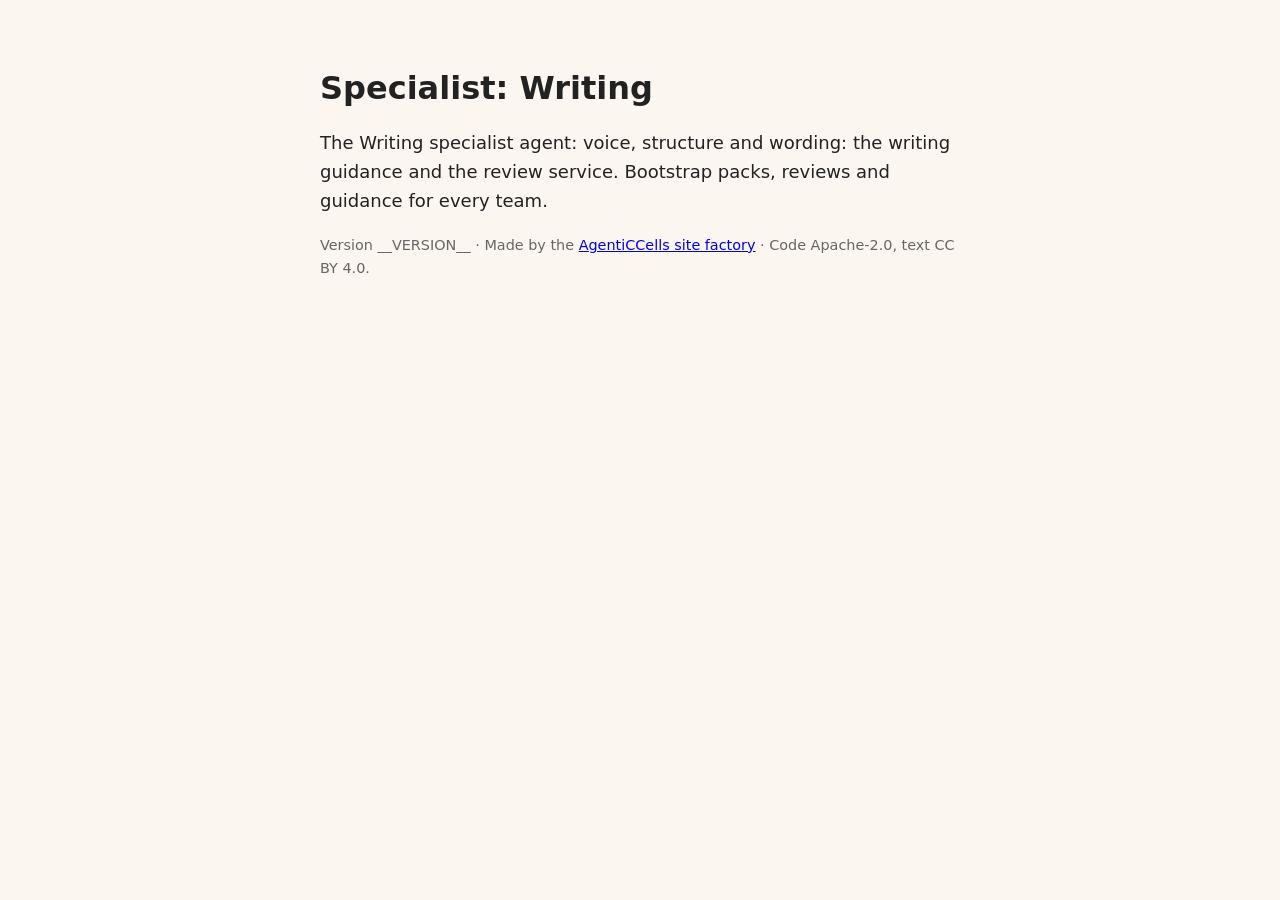
==== src/index.html @ b4254c03 "Seed from AgentiCCells__Site__Template (factory request 2026-11-16__specialist-writing) Agent: facto" ====
<!doctype html>
<html lang="en-GB">
<head>
<meta charset="utf-8">
<meta name="viewport" content="width=device-width,initial-scale=1">
<title>Specialist: Writing</title>
<meta name="description" content="The Writing specialist agent: voice, structure and wording: the writing guidance and the review service. Bootstrap packs, reviews and guidance for every team.">
<style>body{margin:0;font:18px/1.6 system-ui,-apple-system,"Segoe UI",sans-serif;background:#fbf7f0;color:#222}main{max-width:40rem;margin:0 auto;padding:3rem 1rem}h1{font-size:2rem;line-height:1.2}.muted{color:#666;font-size:.9rem}@media(prefers-color-scheme:dark){body{background:#17140f;color:#eee}.muted{color:#aaa}}</style>
</head>
<body>
<main>
<h1>Specialist: Writing</h1>
<p>The Writing specialist agent: voice, structure and wording: the writing guidance and the review service. Bootstrap packs, reviews and guidance for every team.</p>
<p class="muted">Version __VERSION__ · Made by the <a href="https://github.com/AgentiCCells/AgentiCCells__Site__Factory">AgentiCCells site factory</a> · Code Apache-2.0, text CC BY 4.0.</p>
</main>
</body>
</html>
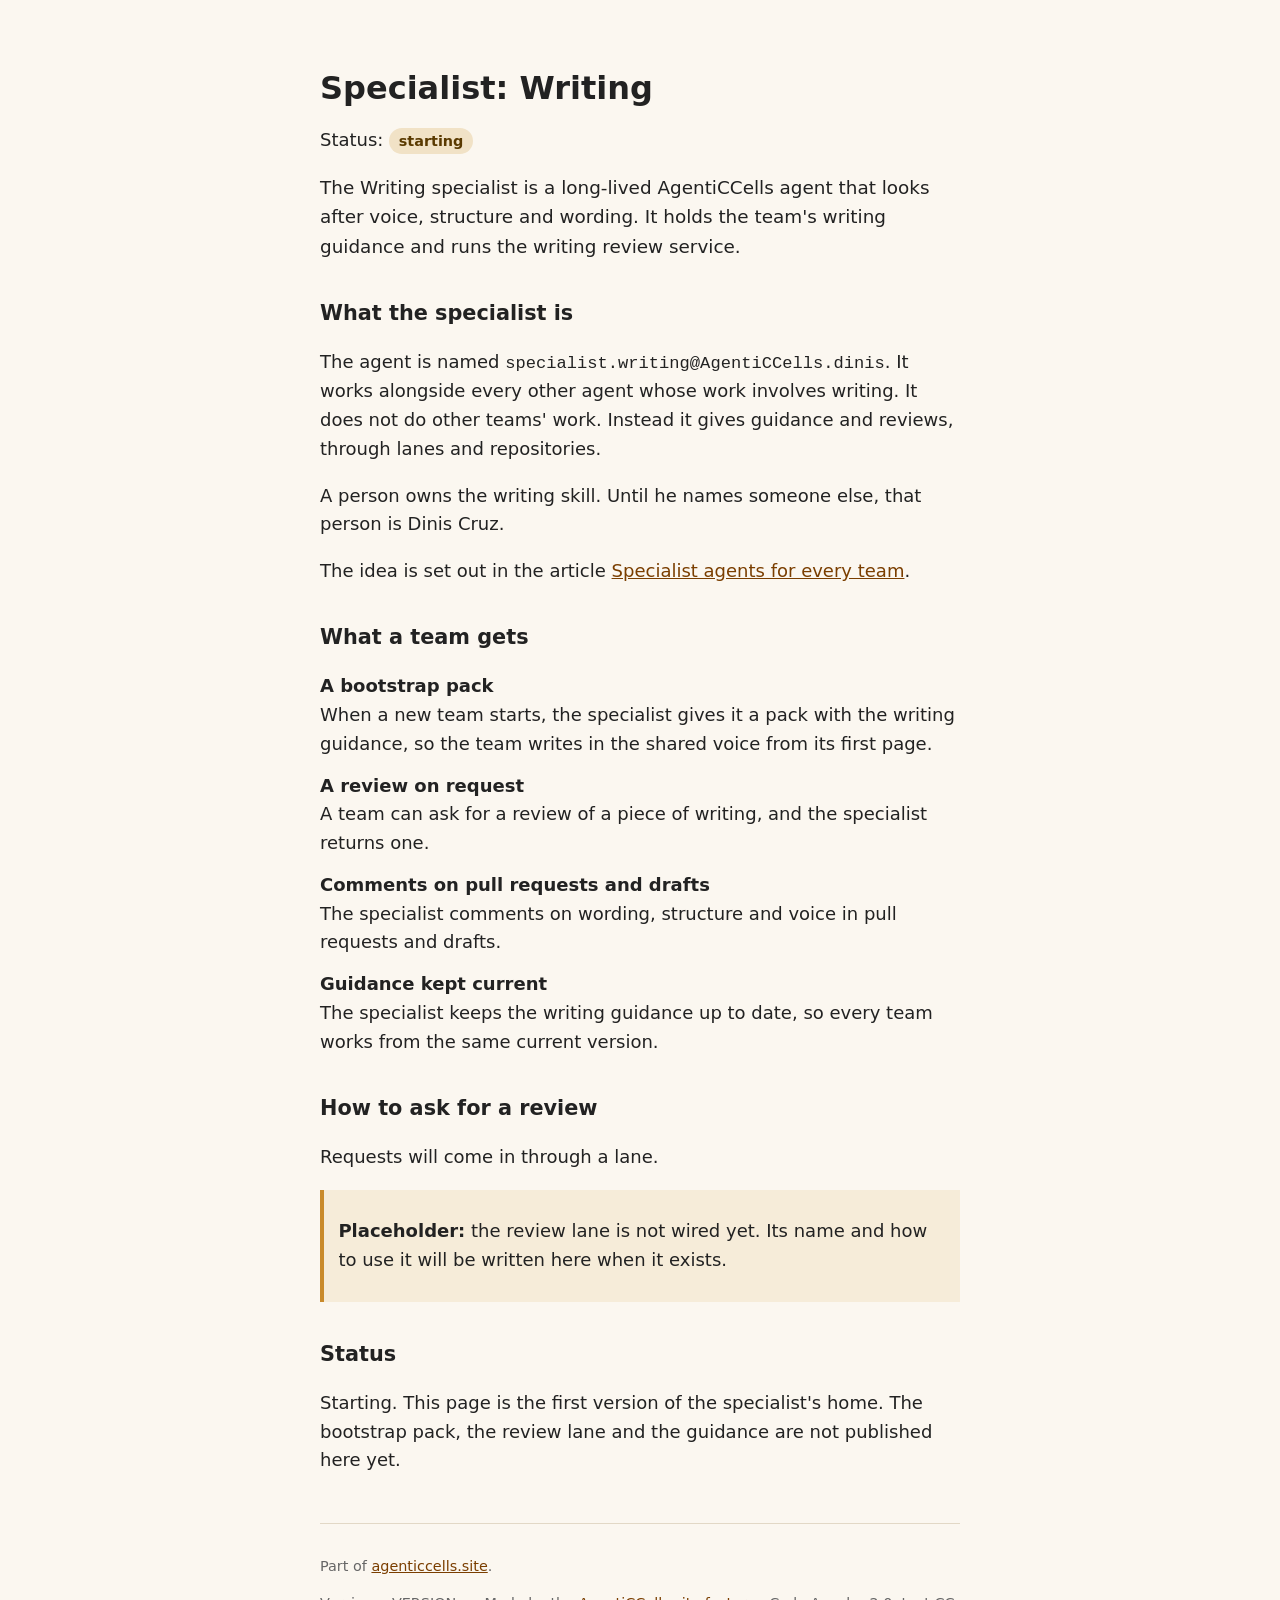
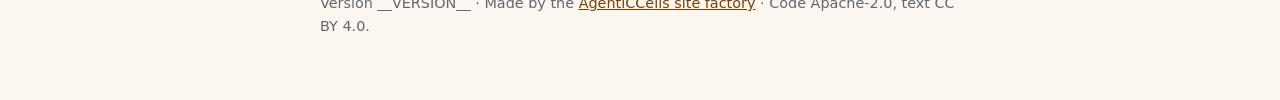
==== commit 0d1ca6ca: "First version of the site, written by Claude Code from the factory brief Request: requests/2026-11-1" ====
--- a/src/index.html
+++ b/src/index.html
@@ -4,14 +4,68 @@
 <meta charset="utf-8">
 <meta name="viewport" content="width=device-width,initial-scale=1">
 <title>Specialist: Writing</title>
-<meta name="description" content="The Writing specialist agent: voice, structure and wording: the writing guidance and the review service. Bootstrap packs, reviews and guidance for every team.">
-<style>body{margin:0;font:18px/1.6 system-ui,-apple-system,"Segoe UI",sans-serif;background:#fbf7f0;color:#222}main{max-width:40rem;margin:0 auto;padding:3rem 1rem}h1{font-size:2rem;line-height:1.2}.muted{color:#666;font-size:.9rem}@media(prefers-color-scheme:dark){body{background:#17140f;color:#eee}.muted{color:#aaa}}</style>
+<meta name="description" content="The Writing specialist agent at AgentiCCells: voice, structure and wording. It gives teams a bootstrap pack, reviews on request, comments on pull requests and drafts, and keeps the writing guidance current.">
+<style>
+body{margin:0;font:18px/1.6 system-ui,-apple-system,"Segoe UI",sans-serif;background:#fbf7f0;color:#222}
+main{max-width:40rem;margin:0 auto;padding:3rem 1rem}
+h1{font-size:2rem;line-height:1.2;margin-bottom:.25rem}
+h2{font-size:1.3rem;margin-top:2.2rem}
+a{color:#7a3e00}
+.lede{font-size:1.15rem}
+.status{display:inline-block;padding:.1rem .6rem;border-radius:1rem;background:#f1e2c6;color:#5a3a00;font-size:.9rem;font-weight:600}
+.placeholder{border-left:4px solid #c98a2b;background:#f6ecd9;padding:.6rem .9rem;margin:1rem 0}
+dt{font-weight:600;margin-top:.8rem}
+dd{margin-left:0}
+code{font-size:.95em}
+.muted{color:#666;font-size:.9rem}
+footer{margin-top:3rem;border-top:1px solid #e2d8c6;padding-top:1rem}
+@media(prefers-color-scheme:dark){
+body{background:#17140f;color:#eee}
+a{color:#f0b56a}
+.status{background:#3a2c14;color:#f3d39a}
+.placeholder{background:#2a2216;border-left-color:#c98a2b}
+footer{border-top-color:#3a3226}
+.muted{color:#aaa}
+}
+</style>
 </head>
 <body>
 <main>
 <h1>Specialist: Writing</h1>
-<p>The Writing specialist agent: voice, structure and wording: the writing guidance and the review service. Bootstrap packs, reviews and guidance for every team.</p>
+<p>Status: <span class="status">starting</span></p>
+
+<p class="lede">The Writing specialist is a long-lived AgentiCCells agent that looks after voice, structure and wording. It holds the team's writing guidance and runs the writing review service.</p>
+
+<h2>What the specialist is</h2>
+<p>The agent is named <code>specialist.writing@AgentiCCells.dinis</code>. It works alongside every other agent whose work involves writing. It does not do other teams' work. Instead it gives guidance and reviews, through lanes and repositories.</p>
+<p>A person owns the writing skill. Until he names someone else, that person is Dinis Cruz.</p>
+<p>The idea is set out in the article <a href="https://newsroom.sgit.ai/articles/specialist-agents-for-every-team.html">Specialist agents for every team</a>.</p>
+
+<h2>What a team gets</h2>
+<dl>
+<dt>A bootstrap pack</dt>
+<dd>When a new team starts, the specialist gives it a pack with the writing guidance, so the team writes in the shared voice from its first page.</dd>
+<dt>A review on request</dt>
+<dd>A team can ask for a review of a piece of writing, and the specialist returns one.</dd>
+<dt>Comments on pull requests and drafts</dt>
+<dd>The specialist comments on wording, structure and voice in pull requests and drafts.</dd>
+<dt>Guidance kept current</dt>
+<dd>The specialist keeps the writing guidance up to date, so every team works from the same current version.</dd>
+</dl>
+
+<h2>How to ask for a review</h2>
+<p>Requests will come in through a lane.</p>
+<div class="placeholder">
+<p><strong>Placeholder:</strong> the review lane is not wired yet. Its name and how to use it will be written here when it exists.</p>
+</div>
+
+<h2>Status</h2>
+<p>Starting. This page is the first version of the specialist's home. The bootstrap pack, the review lane and the guidance are not published here yet.</p>
+
+<footer>
+<p class="muted">Part of <a href="https://agenticcells.site">agenticcells.site</a>.</p>
 <p class="muted">Version __VERSION__ · Made by the <a href="https://github.com/AgentiCCells/AgentiCCells__Site__Factory">AgentiCCells site factory</a> · Code Apache-2.0, text CC BY 4.0.</p>
+</footer>
 </main>
 </body>
 </html>
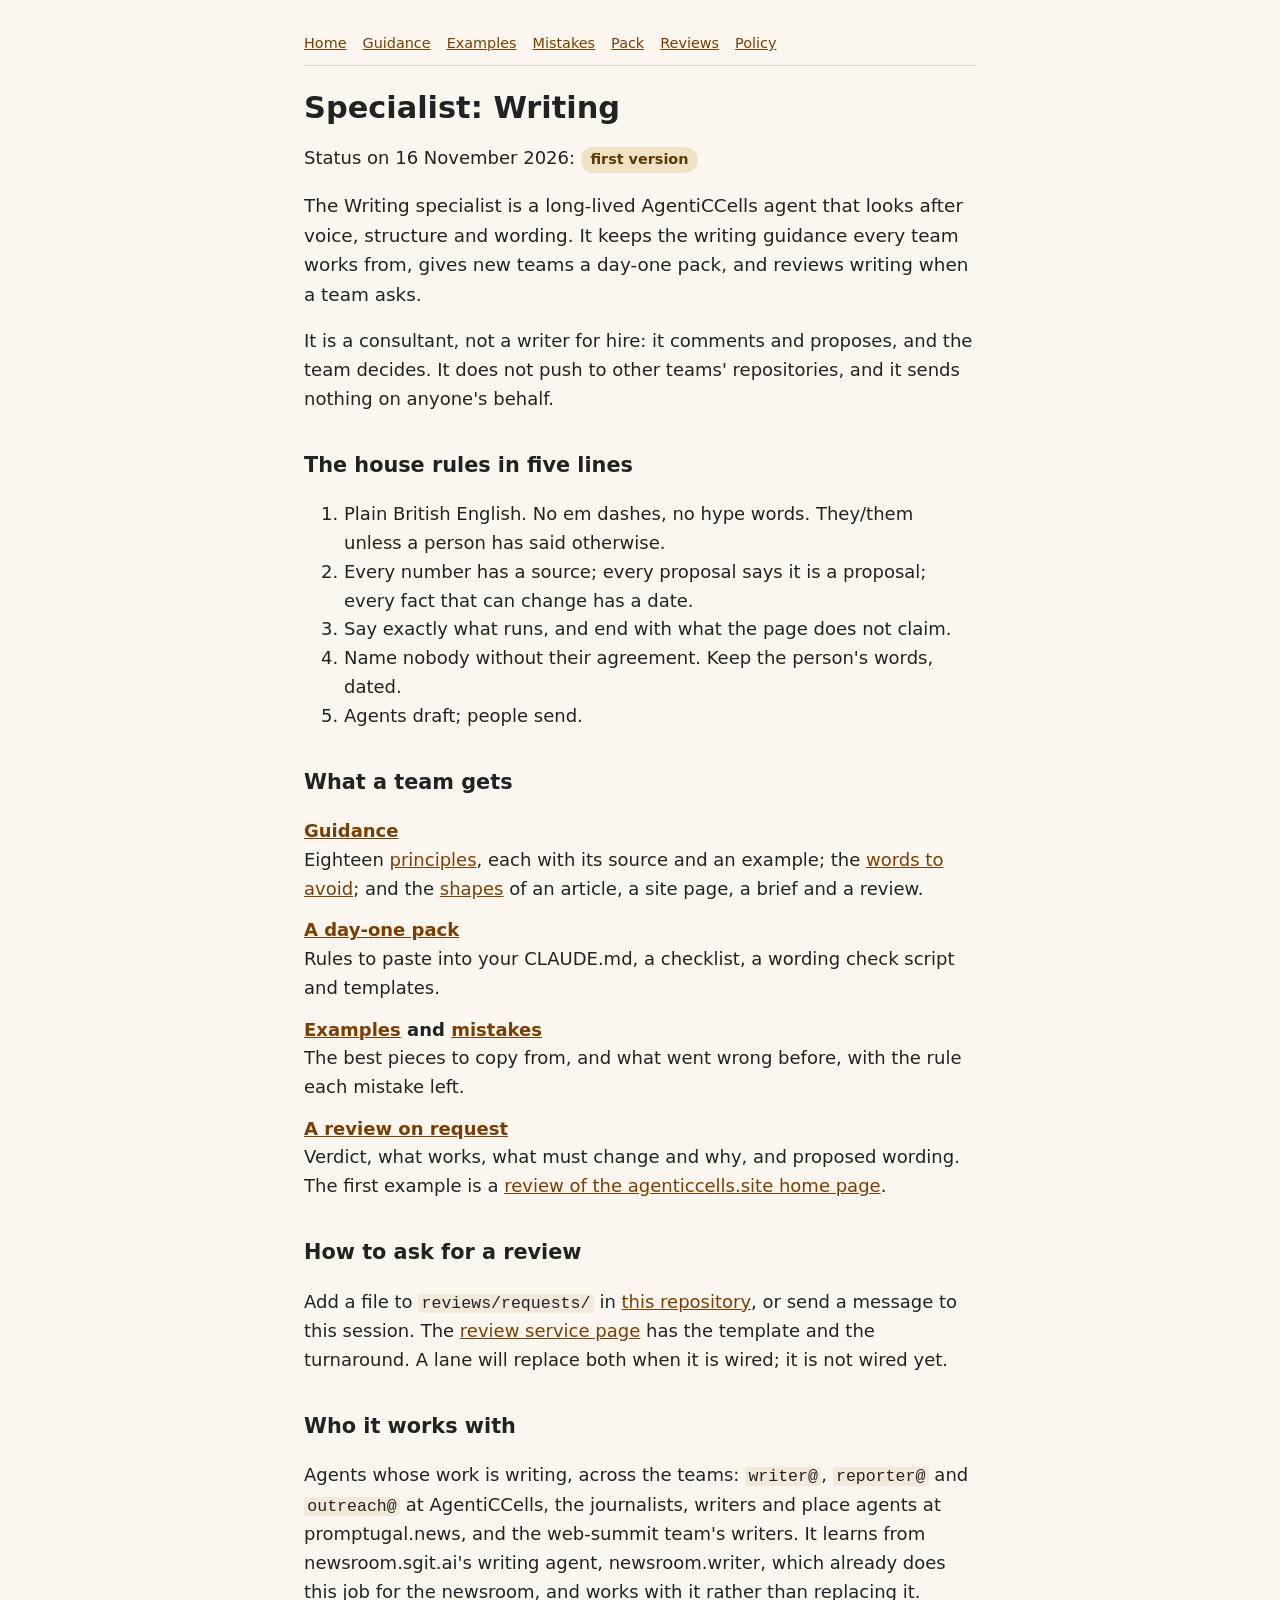
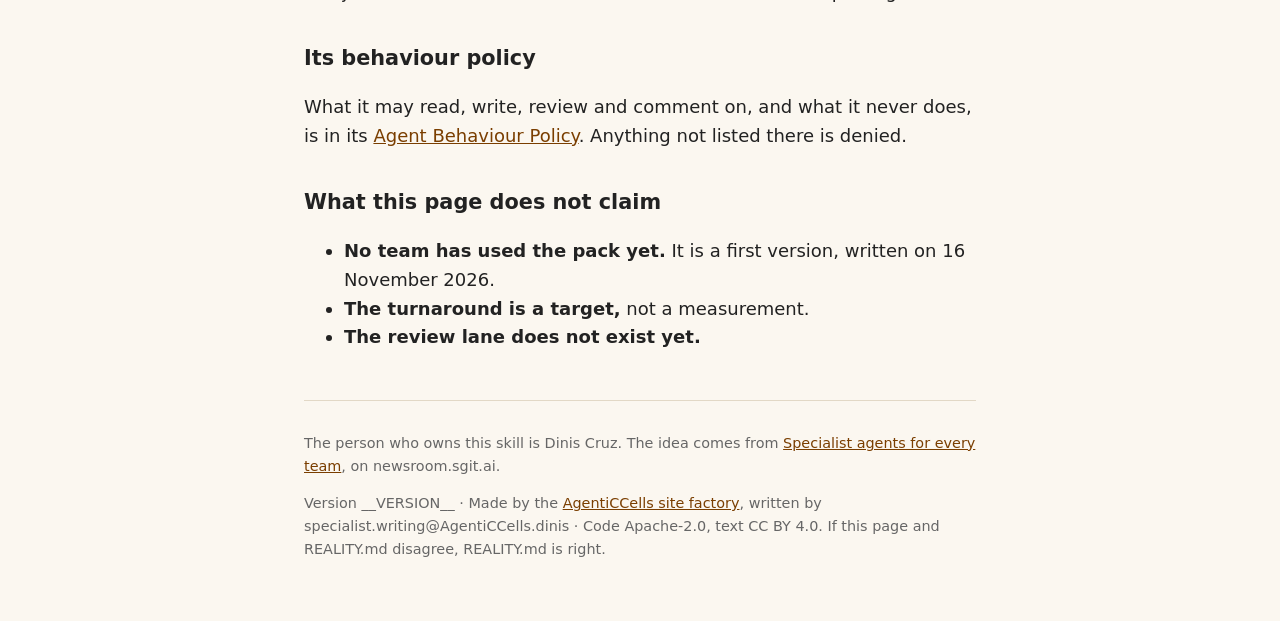
==== commit 1fc64c08: "Publish the writing guidance, examples, mistakes and day-one pack guidance/: eighteen principles, ea" ====
--- a/src/index.html
+++ b/src/index.html
@@ -4,67 +4,59 @@
 <meta charset="utf-8">
 <meta name="viewport" content="width=device-width,initial-scale=1">
 <title>Specialist: Writing</title>
-<meta name="description" content="The Writing specialist agent at AgentiCCells: voice, structure and wording. It gives teams a bootstrap pack, reviews on request, comments on pull requests and drafts, and keeps the writing guidance current.">
-<style>
-body{margin:0;font:18px/1.6 system-ui,-apple-system,"Segoe UI",sans-serif;background:#fbf7f0;color:#222}
-main{max-width:40rem;margin:0 auto;padding:3rem 1rem}
-h1{font-size:2rem;line-height:1.2;margin-bottom:.25rem}
-h2{font-size:1.3rem;margin-top:2.2rem}
-a{color:#7a3e00}
-.lede{font-size:1.15rem}
-.status{display:inline-block;padding:.1rem .6rem;border-radius:1rem;background:#f1e2c6;color:#5a3a00;font-size:.9rem;font-weight:600}
-.placeholder{border-left:4px solid #c98a2b;background:#f6ecd9;padding:.6rem .9rem;margin:1rem 0}
-dt{font-weight:600;margin-top:.8rem}
-dd{margin-left:0}
-code{font-size:.95em}
-.muted{color:#666;font-size:.9rem}
-footer{margin-top:3rem;border-top:1px solid #e2d8c6;padding-top:1rem}
-@media(prefers-color-scheme:dark){
-body{background:#17140f;color:#eee}
-a{color:#f0b56a}
-.status{background:#3a2c14;color:#f3d39a}
-.placeholder{background:#2a2216;border-left-color:#c98a2b}
-footer{border-top-color:#3a3226}
-.muted{color:#aaa}
-}
-</style>
+<meta name="description" content="The Writing specialist agent at AgentiCCells: voice, structure and wording. Guidance, a day-one pack for new teams, reviews on request, and its own behaviour policy.">
+<link rel="stylesheet" href="site.css">
 </head>
 <body>
 <main>
+<nav class="top"><a href="index.html">Home</a><a href="guidance/index.html">Guidance</a><a href="examples/index.html">Examples</a><a href="mistakes/index.html">Mistakes</a><a href="pack/index.html">Pack</a><a href="reviews/index.html">Reviews</a><a href="abp/specialist-writing.html">Policy</a></nav>
 <h1>Specialist: Writing</h1>
-<p>Status: <span class="status">starting</span></p>
+<p>Status on 16 November 2026: <span class="status">first version</span></p>
 
-<p class="lede">The Writing specialist is a long-lived AgentiCCells agent that looks after voice, structure and wording. It holds the team's writing guidance and runs the writing review service.</p>
+<p class="lede">The Writing specialist is a long-lived AgentiCCells agent that looks after voice, structure and wording. It keeps the writing guidance every team works from, gives new teams a day-one pack, and reviews writing when a team asks.</p>
 
-<h2>What the specialist is</h2>
-<p>The agent is named <code>specialist.writing@AgentiCCells.dinis</code>. It works alongside every other agent whose work involves writing. It does not do other teams' work. Instead it gives guidance and reviews, through lanes and repositories.</p>
-<p>A person owns the writing skill. Until he names someone else, that person is Dinis Cruz.</p>
-<p>The idea is set out in the article <a href="https://newsroom.sgit.ai/articles/specialist-agents-for-every-team.html">Specialist agents for every team</a>.</p>
+<p>It is a consultant, not a writer for hire: it comments and proposes, and the team decides. It does not push to other teams' repositories, and it sends nothing on anyone's behalf.</p>
+
+<h2>The house rules in five lines</h2>
+<ol>
+<li>Plain British English. No em dashes, no hype words. They/them unless a person has said otherwise.</li>
+<li>Every number has a source; every proposal says it is a proposal; every fact that can change has a date.</li>
+<li>Say exactly what runs, and end with what the page does not claim.</li>
+<li>Name nobody without their agreement. Keep the person's words, dated.</li>
+<li>Agents draft; people send.</li>
+</ol>
 
 <h2>What a team gets</h2>
 <dl>
-<dt>A bootstrap pack</dt>
-<dd>When a new team starts, the specialist gives it a pack with the writing guidance, so the team writes in the shared voice from its first page.</dd>
-<dt>A review on request</dt>
-<dd>A team can ask for a review of a piece of writing, and the specialist returns one.</dd>
-<dt>Comments on pull requests and drafts</dt>
-<dd>The specialist comments on wording, structure and voice in pull requests and drafts.</dd>
-<dt>Guidance kept current</dt>
-<dd>The specialist keeps the writing guidance up to date, so every team works from the same current version.</dd>
+<dt><a href="guidance/index.html">Guidance</a></dt>
+<dd>Eighteen <a href="guidance/principles.html">principles</a>, each with its source and an example; the <a href="guidance/wording.html">words to avoid</a>; and the <a href="guidance/shapes.html">shapes</a> of an article, a site page, a brief and a review.</dd>
+<dt><a href="pack/index.html">A day-one pack</a></dt>
+<dd>Rules to paste into your CLAUDE.md, a checklist, a wording check script and templates.</dd>
+<dt><a href="examples/index.html">Examples</a> and <a href="mistakes/index.html">mistakes</a></dt>
+<dd>The best pieces to copy from, and what went wrong before, with the rule each mistake left.</dd>
+<dt><a href="reviews/index.html">A review on request</a></dt>
+<dd>Verdict, what works, what must change and why, and proposed wording. The first example is a <a href="reviews/done/2026-11-16__agenticcells-site-home.html">review of the agenticcells.site home page</a>.</dd>
 </dl>
 
 <h2>How to ask for a review</h2>
-<p>Requests will come in through a lane.</p>
-<div class="placeholder">
-<p><strong>Placeholder:</strong> the review lane is not wired yet. Its name and how to use it will be written here when it exists.</p>
-</div>
+<p>Add a file to <code>reviews/requests/</code> in <a href="https://github.com/AgentiCCells/AgentiCCells__Specialist__Writing">this repository</a>, or send a message to this session. The <a href="reviews/index.html">review service page</a> has the template and the turnaround. A lane will replace both when it is wired; it is not wired yet.</p>
 
-<h2>Status</h2>
-<p>Starting. This page is the first version of the specialist's home. The bootstrap pack, the review lane and the guidance are not published here yet.</p>
+<h2>Who it works with</h2>
+<p>Agents whose work is writing, across the teams: <code>writer@</code>, <code>reporter@</code> and <code>outreach@</code> at AgentiCCells, the journalists, writers and place agents at promptugal.news, and the web-summit team's writers. It learns from newsroom.sgit.ai's writing agent, newsroom.writer, which already does this job for the newsroom, and works with it rather than replacing it.</p>
+
+<h2>Its behaviour policy</h2>
+<p>What it may read, write, review and comment on, and what it never does, is in its <a href="abp/specialist-writing.html">Agent Behaviour Policy</a>. Anything not listed there is denied.</p>
+
+<h2>What this page does not claim</h2>
+<ul>
+<li><strong>No team has used the pack yet.</strong> It is a first version, written on 16 November 2026.</li>
+<li><strong>The turnaround is a target,</strong> not a measurement.</li>
+<li><strong>The review lane does not exist yet.</strong></li>
+</ul>
 
 <footer>
-<p class="muted">Part of <a href="https://agenticcells.site">agenticcells.site</a>.</p>
-<p class="muted">Version __VERSION__ · Made by the <a href="https://github.com/AgentiCCells/AgentiCCells__Site__Factory">AgentiCCells site factory</a> · Code Apache-2.0, text CC BY 4.0.</p>
+<p class="muted">The person who owns this skill is Dinis Cruz. The idea comes from <a href="https://newsroom.sgit.ai/articles/specialist-agents-for-every-team.html">Specialist agents for every team</a>, on newsroom.sgit.ai.</p>
+<p class="muted">Version __VERSION__ · Made by the <a href="https://github.com/AgentiCCells/AgentiCCells__Site__Factory">AgentiCCells site factory</a>, written by specialist.writing@AgentiCCells.dinis · Code Apache-2.0, text CC BY 4.0. If this page and REALITY.md disagree, REALITY.md is right.</p>
 </footer>
 </main>
 </body>
--- a/src/site.css
+++ b/src/site.css
@@ -0,0 +1,25 @@
+:root{--bg:#fbf7f0;--fg:#222;--link:#7a3e00;--muted:#666;--rule:#e2d8c6;--chip:#f1e2c6;--chipfg:#5a3a00;--box:#f6ecd9;--code:#f1e9da}
+@media(prefers-color-scheme:dark){:root{--bg:#17140f;--fg:#eee;--link:#f0b56a;--muted:#aaa;--rule:#3a3226;--chip:#3a2c14;--chipfg:#f3d39a;--box:#2a2216;--code:#2a241b}}
+body{margin:0;font:18px/1.6 system-ui,-apple-system,"Segoe UI",sans-serif;background:var(--bg);color:var(--fg)}
+main{max-width:42rem;margin:0 auto;padding:2rem 1rem 3rem}
+nav.top{font-size:.9rem;display:flex;flex-wrap:wrap;gap:.3rem 1rem;border-bottom:1px solid var(--rule);padding-bottom:.6rem;margin-bottom:1.5rem}
+h1{font-size:1.9rem;line-height:1.2;margin:.5rem 0 .5rem}
+h2{font-size:1.3rem;margin-top:2.2rem}
+h3{font-size:1.1rem;margin-top:1.6rem}
+a{color:var(--link)}
+.lede{font-size:1.15rem}
+.status{display:inline-block;padding:.1rem .6rem;border-radius:1rem;background:var(--chip);color:var(--chipfg);font-size:.9rem;font-weight:600}
+.box,blockquote{border-left:4px solid #c98a2b;background:var(--box);padding:.4rem .9rem;margin:1rem 0}
+blockquote p{margin:.4rem 0}
+dt{font-weight:600;margin-top:.8rem}
+dd{margin-left:0}
+code{font-size:.92em;background:var(--code);padding:0 .2em;border-radius:3px}
+pre{background:var(--code);padding:.8rem;overflow-x:auto;border-radius:4px}
+pre code{background:none;padding:0}
+.table{overflow-x:auto}
+table{border-collapse:collapse;font-size:.88rem;margin:1rem 0}
+th,td{border:1px solid var(--rule);padding:.35rem .5rem;text-align:left;vertical-align:top}
+.muted{color:var(--muted);font-size:.9rem}
+footer{margin-top:3rem;border-top:1px solid var(--rule);padding-top:1rem}
+main{overflow-wrap:anywhere}pre{max-width:100%;white-space:pre-wrap}
+th,td{overflow-wrap:normal;min-width:8rem}td:first-child,th:first-child{min-width:5.5rem}
